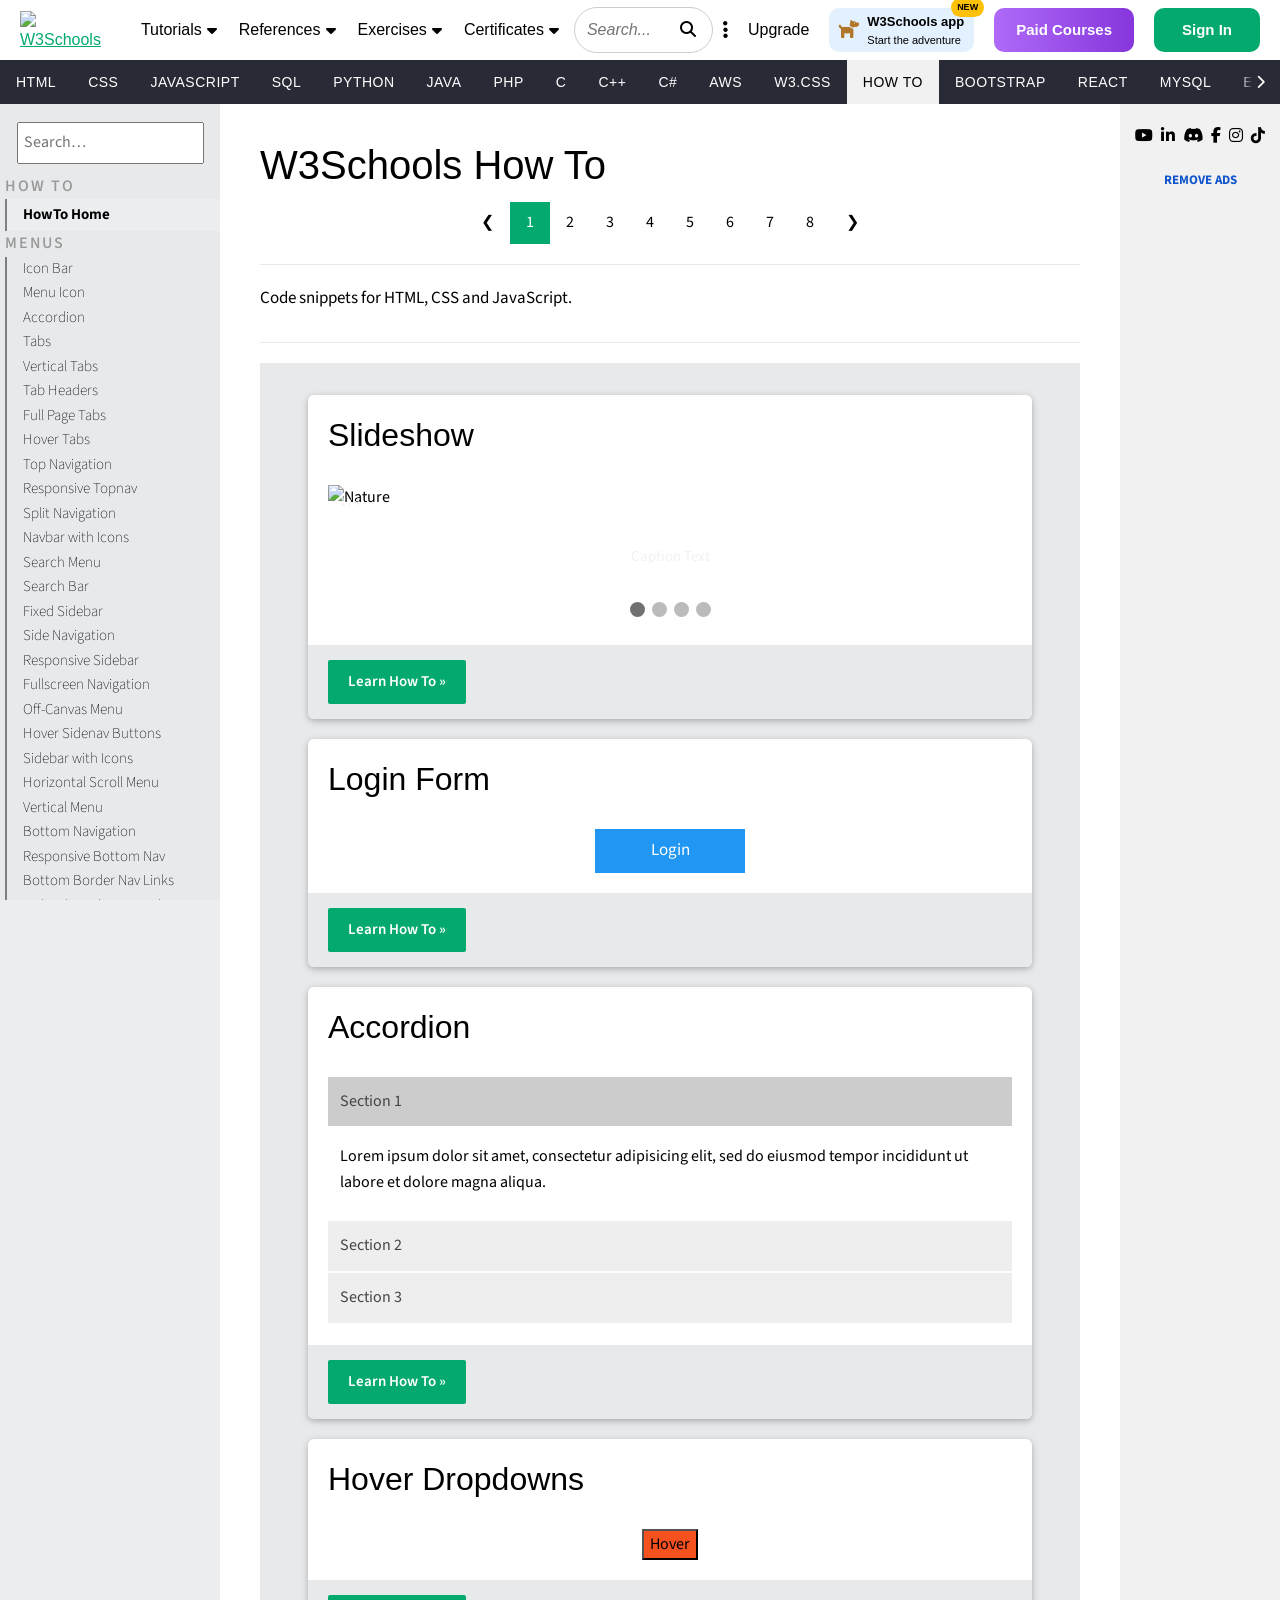
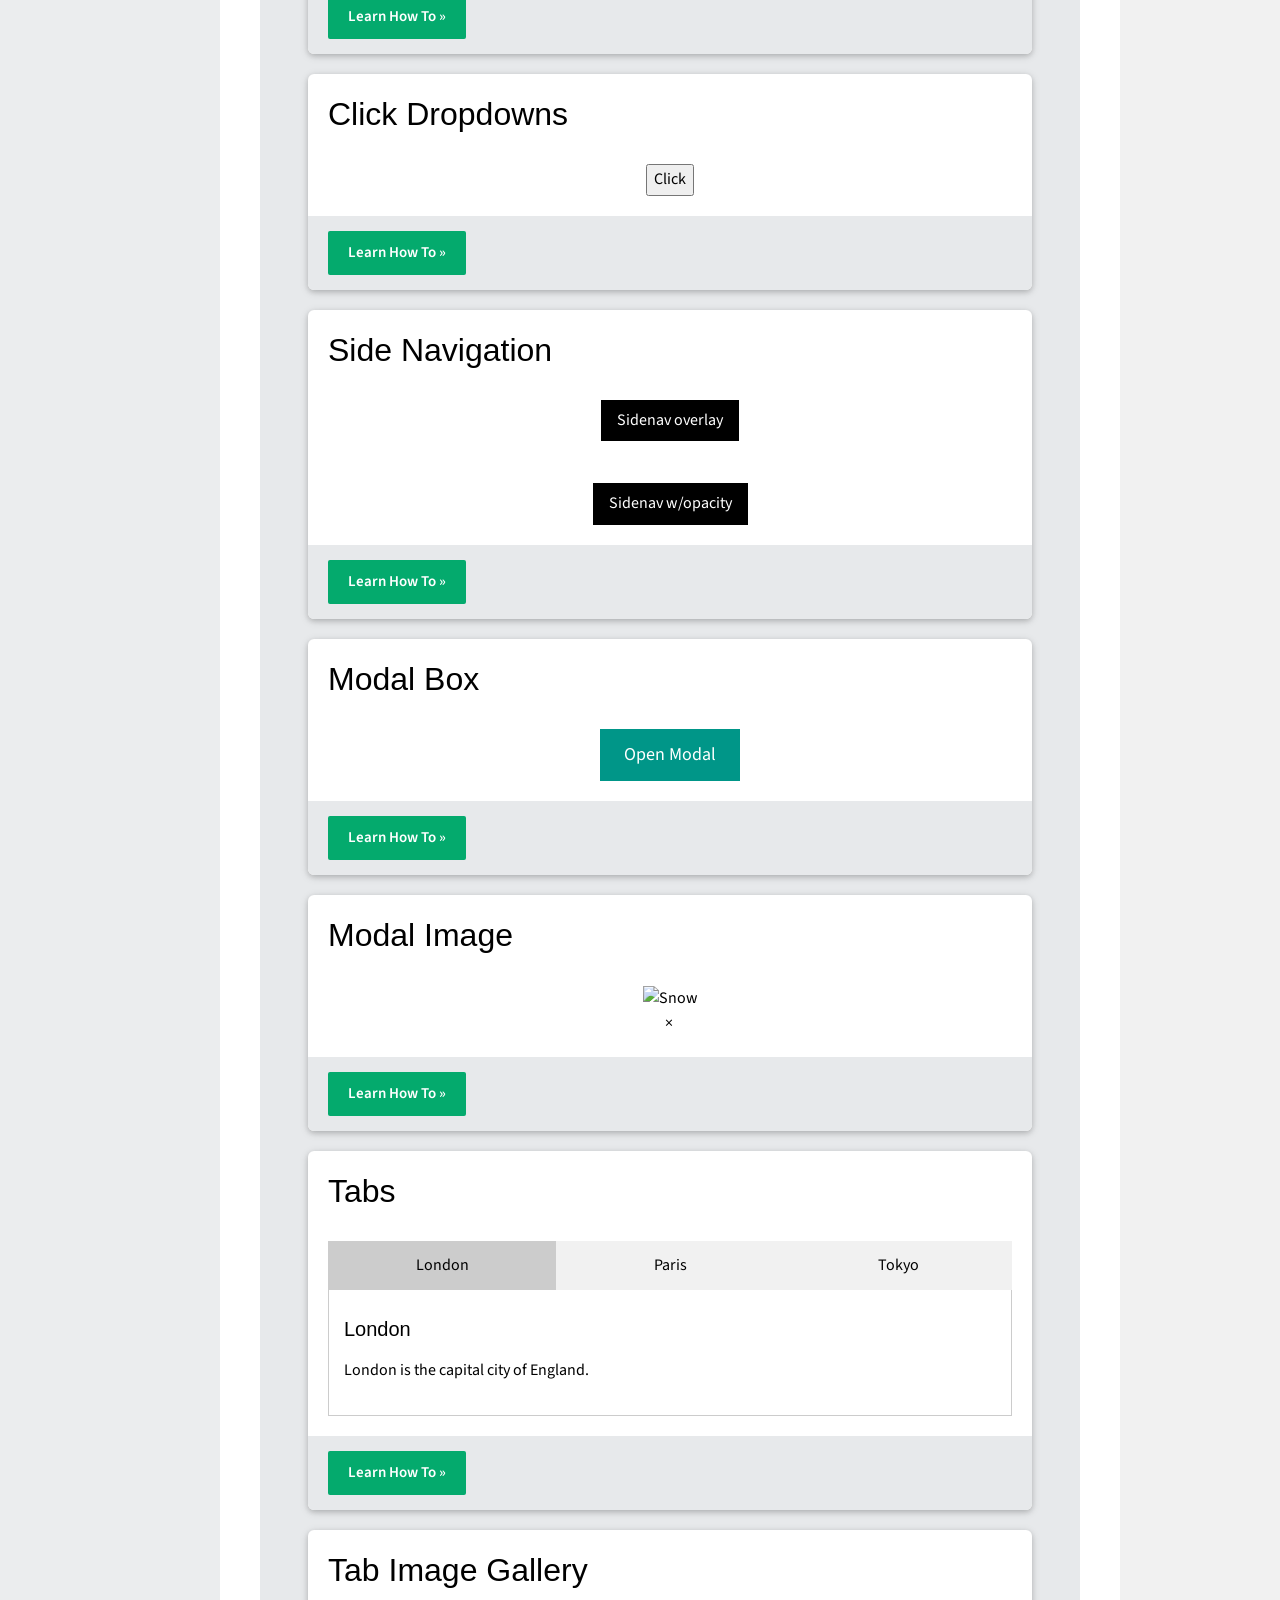
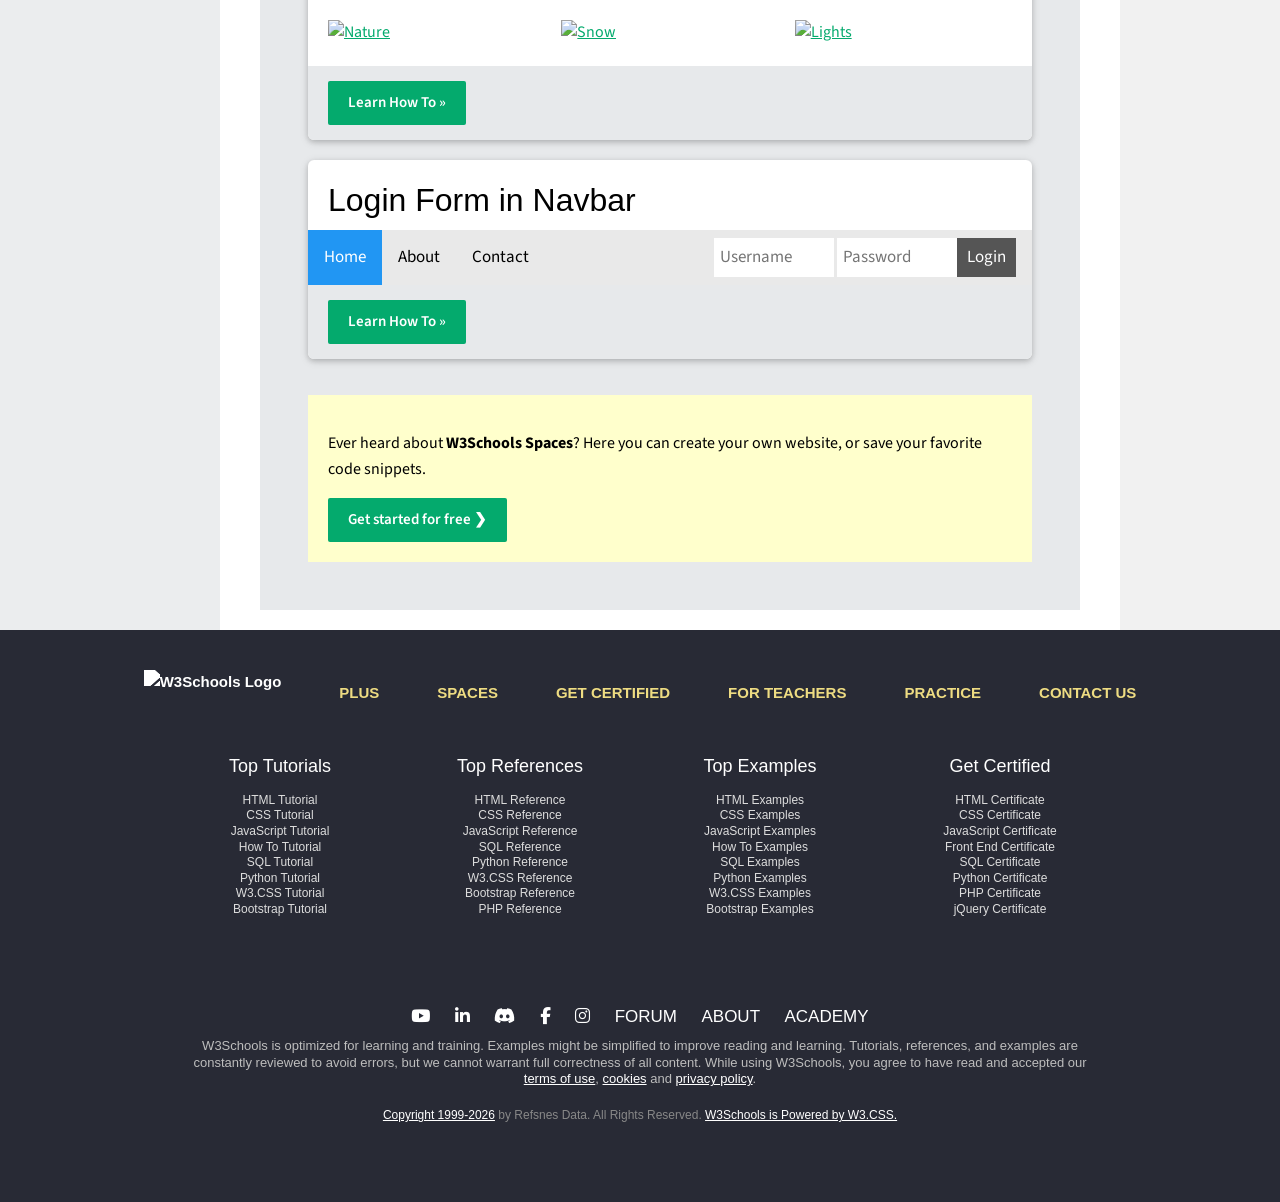
==== index.html @ 47259614 "Perbaikan struktur project dan penambahan main content" ====
<!DOCTYPE html>
<html lang="id">

<head>
  <meta charset="UTF-8">
  <meta name="viewport" content="width=device-width, initial-scale=1">
  <title>How To - HowToLab</title>
  <link href="https://fonts.googleapis.com/css2?family=Source+Sans+Pro:wght@400;600;700&display=swap" rel="stylesheet">
  <link rel="stylesheet" href="https://www.w3schools.com/w3css/4/w3.css">
  <link rel="stylesheet" href="style.css">
  <link rel="stylesheet" href="https://cdnjs.cloudflare.com/ajax/libs/font-awesome/6.4.0/css/all.min.css">
  <link rel="shortcut icon" href="images/W3Schools_logo.webp" type="image/x-icon">
</head>

<body>
  <header class="topbar">
    <div class="brand-row">
      <div class="left-section">
        <a href="index.html" class="w3-logo" aria-label="W3Schools">
          <img src="https://upload.wikimedia.org/wikipedia/commons/a/a0/W3Schools_logo.svg" alt="W3Schools" height="38">
        </a>
        <nav class="main-nav-links">
          <a href="#">Tutorials <i class="fa-solid fa-caret-down"></i></a>
          <a href="#">References <i class="fa-solid fa-caret-down"></i></a>
          <a href="#">Exercises <i class="fa-solid fa-caret-down"></i></a>
          <a href="#">Certificates <i class="fa-solid fa-caret-down"></i></a>
        </nav>
      </div>
      <div class="search-container">
        <input type="text" placeholder="Search..." aria-label="Search tutorials">
        <button type="button" aria-label="Search"><i class="fa-solid fa-magnifying-glass"></i></button>
      </div>
      <div class="right-actions">
        <button class="theme-btn" aria-label="Menu"><i class="fa-solid fa-ellipsis-vertical"></i></button>
        <a href="#" class="upgrade-link">Upgrade</a>
        <a href="#" class="app-btn">
          <i class="fa-solid fa-dog" style="color:#b2762a; font-size:18px;"></i>
          <div>
            <span class="app-title">W3Schools app</span><br>
            <span class="app-desc">Start the adventure</span>
          </div>
          <span class="new-badge">NEW</span>
        </a>
        <a href="#" class="paid-courses-btn">Paid Courses</a>
        <a href="#" class="sign-in-btn">Sign In</a>
      </div>
    </div>
    <div class="nav-row-background">
      <nav class="nav-row" id="links" aria-label="Kategori">
        <i class="fa-solid fa-chevron-left scroll-arrow prev" style="display: none;"></i>
        <a href="#">HTML</a>
        <a href="#">CSS</a>
        <a href="#">JAVASCRIPT</a>
        <a href="#">SQL</a>
        <a href="#">PYTHON</a>
        <a href="#">JAVA</a>
        <a href="#">PHP</a>
        <a href="#">C</a>
        <a href="#">C++</a>
        <a href="#">C#</a>
        <a href="#">AWS</a>
        <a href="#">W3.CSS</a>
        <a class="active" href="index.html">HOW TO</a>
        <a href="#">BOOTSTRAP</a>
        <a href="#">REACT</a>
        <a href="#">MYSQL</a>
        <a href="#">EXCEL</a>
        <a href="#">XML</a>
        <a href="#">DJANGO</a>
        <a href="#">NUMPY</a>
        <a href="#">PANDAS</a>
        <a href="#">NODEJS</a>
        <a href="#">DSA</a>
        <a href="#">TYPESCRIPT</a>
        <a href="#">ANGULAR</a>
        <a href="#">ANGULARJS</a>
        <a href="#">GIT</a>
        <a href="#">POSTGRESQL</a>
        <a href="#">MONGODB</a>
        <a href="#">ASP</a>
        <a href="#">AI</a>
        <a href="#">GO</a>
        <a href="#">KOTLIN</a>
        <a href="#">SWIFT</a>
        <a href="#">SASS</a>
        <a href="#">VUE</a>
        <a href="#">GEN AI</a>
        <a href="#">SCIPY</a>
        <a href="#">CYBERSECURITY</a>
        <a href="#">DATA SCIENCE</a>
        <a href="#">INTRO TO PROGRAMMING</a>
        <a href="#">INTRO TO HTML</a>
        <a href="#">INTRO TO HTML & CSS</a>
        <a href="#">BASH</a>
        <a href="#">RUST</a>
        <a href="#">TOOLS</a>
        <i class="fa-solid fa-chevron-right scroll-arrow next"></i>
      </nav>
    </div>
  </header>

  <div class="layout">
    <aside class="sidebar" id="sidebar" aria-label="Daftar tutorial">
      <input id="sideSearch" class="side-search" type="search" placeholder="Search…" aria-label="Cari di sidebar">
      <div class="side-label">HOW TO</div>
      <a class="side-home-active" href="index.html">HowTo Home</a>
      <section class="side-sec">
        <div class="side-label">MENUS</div>
        <div class="side-links">
          <a href="#">Icon Bar</a>
          <a href="#">Menu Icon</a>
          <a href="#">Accordion</a>
          <a href="#">Tabs</a>
          <a href="#">Vertical Tabs</a>
          <a href="#">Tab Headers</a>
          <a href="#">Full Page Tabs</a>
          <a href="#">Hover Tabs</a>
          <a href="#">Top Navigation</a>
          <a href="#">Responsive Topnav</a>
          <a href="#">Split Navigation</a>
          <a href="#">Navbar with Icons</a>
          <a href="#">Search Menu</a>
          <a href="#">Search Bar</a>
          <a href="#">Fixed Sidebar</a>
          <a href="#">Side Navigation</a>
          <a href="#">Responsive Sidebar</a>
          <a href="#">Fullscreen Navigation</a>
          <a href="#">Off-Canvas Menu</a>
          <a href="#">Hover Sidenav Buttons</a>
          <a href="#">Sidebar with Icons</a>
          <a href="#">Horizontal Scroll Menu</a>
          <a href="#">Vertical Menu</a>
          <a href="#">Bottom Navigation</a>
          <a href="#">Responsive Bottom Nav</a>
          <a href="#">Bottom Border Nav Links</a>
          <a href="#">Right Aligned Menu Links</a>
          <a href="#">Centered Menu Link</a>
          <a href="#">Equal Width Menu Links</a>
          <a href="#">Fixed Menu</a>
          <a href="#">Slide Down Bar on Scroll</a>
          <a href="#">Hide Navbar on Scroll</a>
          <a href="#">Shrink Navbar on Scroll</a>
          <a href="#">Sticky Navbar</a>
          <a href="#">Navbar on Image</a>
          <a href="#">Hover Dropdowns</a>
          <a href="#">Click Dropdowns</a>
          <a href="#">Cascading Dropdown</a>
          <a href="#">Dropdown in Topnav</a>
          <a href="#">Dropdown in Sidenav</a>
          <a href="#">Resp Navbar Dropdown</a>
          <a href="#">Subnavigation Menu</a>
          <a href="#">Dropup</a>
          <a href="#">Mega Menu</a>
          <a href="#">Mobile Menu</a>
          <a href="#">Curtain Menu</a>
          <a href="#">Collapsed Sidebar</a>
          <a href="#">Collapsed Sidepanel</a>
          <a href="#">Pagination</a>
          <a href="#">Breadcrumbs</a>
          <a href="#">Button Group</a>
          <a href="#">Vertical Button Group</a>
          <a href="#">Sticky Social Bar</a>
          <a href="#">Pill Navigation</a>
          <a href="#">Responsive Header</a>
        </div>
      </section>
      <section class="side-sec">
        <div class="side-label">IMAGES</div>
        <div class="side-links">
          <a href="#">Slideshow</a>
          <a href="#">Slideshow Gallery</a>
          <a href="#">Modal Images</a>
          <a href="#">Lightbox</a>
          <a href="#">Responsive Image Grid</a>
          <a href="#">Image Grid</a>
          <a href="#">Image Gallery</a>
          <a href="#">Scrollable Image Gallery</a>
          <a href="#">Tab Gallery</a>
          <a href="#">Image Overlay Fade</a>
          <a href="#">Image Overlay Slide</a>
          <a href="#">Image Overlay Zoom</a>
          <a href="#">Image Overlay Title</a>
          <a href="#">Image Overlay Icon</a>
          <a href="#">Image Effects</a>
          <a href="#">Black and White Image</a>
          <a href="#">Image Text</a>
          <a href="#">Image Text Blocks</a>
          <a href="#">Transparent Image Text</a>
          <a href="#">Full Page Image</a>
          <a href="#">Form on Image</a>
          <a href="#">Hero Image</a>
          <a href="#">Blur Background Image</a>
          <a href="#">Change Bg on Scroll</a>
          <a href="#">Side-by-Side Images</a>
          <a href="#">Rounded Images</a>
          <a href="#">Avatar Images</a>
          <a href="#">Responsive Images</a>
          <a href="#">Center Images</a>
          <a href="#">Thumbnails</a>
          <a href="#">Border Around Image</a>
          <a href="#">Meet the Team</a>
          <a href="#">Sticky Image</a>
          <a href="#">Flip an Image</a>
          <a href="#">Shake an Image</a>
          <a href="#">Portfolio Gallery</a>
          <a href="#">Portfolio with Filtering</a>
          <a href="#">Image Zoom</a>
          <a href="#">Image Magnifier Glass</a>
          <a href="#">Image Comparison Slider</a>
          <a href="#">Favicon</a>
        </div>
      </section>
      <section class="side-sec">
        <div class="side-label">BUTTONS</div>
        <div class="side-links">
          <a href="#">Alert Buttons</a>
          <a href="#">Outline Buttons</a>
          <a href="#">Split Buttons</a>
          <a href="#">Animated Buttons</a>
          <a href="#">Fading Buttons</a>
          <a href="#">Button on Image</a>
          <a href="#">Social Media Buttons</a>
          <a href="#">Read More Read Less</a>
          <a href="#">Loading Buttons</a>
          <a href="#">Download Buttons</a>
          <a href="#">Pill Buttons</a>
          <a href="#">Notification Button</a>
          <a href="#">Icon Buttons</a>
          <a href="#">Next/prev Buttons</a>
          <a href="#">More Button in Nav</a>
          <a href="#">Block Buttons</a>
          <a href="#">Text Buttons</a>
          <a href="#">Round Buttons</a>
          <a href="#">Scroll To Top Button</a>
        </div>
      </section>
    </aside>

    <main>
      <div class="main-content">
        <h1>W3Schools How To</h1>
        <div class="pagination">
          <a href="#">❮</a>
          <a href="#" class="active">1</a>
          <a href="#">2</a>
          <a href="#">3</a>
          <a href="#">4</a>
          <a href="#">5</a>
          <a href="#">6</a>
          <a href="#">7</a>
          <a href="#">8</a>
          <a href="#">❯</a>
        </div>
        <hr class="top-hr">
        <p class="howto-subtitle">Code snippets for HTML, CSS and JavaScript.</p>
        <hr class="top-hr">
        <div class="howto-grid">

          <div class="w3-card-4">
            <h2 class="card-title">Slideshow</h2>
            <div class="card-content">
              <div style="position:relative; width: 100%; max-width: 1000px; margin: auto;">
                <div class="mySlides slfade" style="display: block;">
                  <div class="numbertext">1 / 4</div>
                  <img src="https://www.w3schools.com/howto/img_nature_wide.jpg" style="width:100%;min-height:100px;"
                    alt="Nature">
                  <div class="sltext">Caption Text</div>
                </div>
                <div class="mySlides slfade" style="display: none;">
                  <div class="numbertext">2 / 4</div>
                  <img src="https://www.w3schools.com/howto/img_snow_wide.jpg" style="width:100%;min-height:100px;"
                    alt="Snow">
                  <div class="sltext">Caption Two</div>
                </div>
                <div class="mySlides slfade" style="display: none;">
                  <div class="numbertext">3 / 4</div>
                  <img src="https://www.w3schools.com/howto/img_mountains_wide.jpg" style="width:100%;min-height:100px;"
                    alt="Mountains">
                  <div class="sltext">Caption Three</div>
                </div>
                <div class="mySlides slfade" style="display: none;">
                  <div class="numbertext">4 / 4</div>
                  <img src="https://www.w3schools.com/howto/img_lights_wide.jpg" style="width:100%;min-height:100px;"
                    alt="Lights">
                  <div class="sltext">Caption Four</div>
                </div>
                <a class="slprev" onclick="plusSlides(-1)">❮</a>
                <a class="slnext" onclick="plusSlides(1)">❯</a>
              </div>
              <div style="text-align:center; margin-top: 15px;">
                <a href="javascript:void(0)" class="sldot slideractive" onclick="currentSlide(1)"></a>
                <a href="javascript:void(0)" class="sldot" onclick="currentSlide(2)"></a>
                <a href="javascript:void(0)" class="sldot" onclick="currentSlide(3)"></a>
                <a href="javascript:void(0)" class="sldot" onclick="currentSlide(4)"></a>
              </div>
            </div>
            <div class="howto-container-footer">
              <a href="#" class="ws-btn btn-learn">Learn How To »</a>
            </div>
          </div>

          <div class="w3-card-4">
            <h2 class="card-title">Login Form</h2>
            <div class="card-content">
              <button
                onclick="document.getElementById('loginModal').style.display='block';document.getElementById('thishtpw').type = 'password'"
                class="w3-button w3-blue" style="font-size:17px;width:150px">Login</button>
              <div id="loginModal" class="w3-modal" style="cursor:pointer;">
                <div class="w3-modal-content w3-card-4 w3-animate-zoom"
                  style="max-width:600px;cursor:auto;text-align:left;">
                  <div class="w3-center"><br>
                    <span onclick="document.getElementById('loginModal').style.display='none'"
                      class="w3-button w3-hover-text-grey w3-container w3-display-topright w3-xxlarge">×</span>
                    <img src="https://www.w3schools.com/howto/img_avatar2.png" alt="Avatar" style="width:40%"
                      class="w3-circle w3-margin-top">
                  </div>
                  <div class="w3-container">
                    <div class="w3-section">
                      <label><b>Username</b></label>
                      <input class="w3-input w3-border w3-margin-bottom" type="text" placeholder="Enter Username">
                      <label><b>Password</b></label>
                      <input class="w3-input w3-border" type="password" id="thishtpw" placeholder="Enter Password">
                      <button class="w3-button w3-block w3-green w3-section w3-padding"
                        onclick="document.getElementById('loginModal').style.display='none'">Login</button>
                      <input type="checkbox" checked="checked"> Remember me
                    </div>
                  </div>
                  <div class="w3-container w3-border-top w3-padding-16 w3-light-grey">
                    <button onclick="document.getElementById('loginModal').style.display='none'" type="button"
                      class="w3-btn w3-red">Cancel</button>
                    <span class="w3-right w3-padding w3-hide-small">Forgot <a href="javascript:void(0)"
                        onclick="document.getElementById('loginModal').style.display='none'">password?</a></span>
                  </div>
                </div>
              </div>
            </div>
            <div class="howto-container-footer">
              <a href="#" class="ws-btn btn-learn">Learn How To »</a>
            </div>
          </div>

          <div class="w3-card-4">
            <h2 class="card-title">Accordion</h2>
            <div class="card-content" style="display: block;">
              <button class="accordion activeacc" id="myfirstAcc">Section 1</button>
              <div class="panel showpanel" style="color:#000;">
                <p>Lorem ipsum dolor sit amet, consectetur adipisicing elit, sed do eiusmod tempor incididunt ut labore
                  et dolore magna aliqua.</p>
              </div>
              <button class="accordion">Section 2</button>
              <div class="panel" style="color:#000;">
                <p>Ut enim ad minim veniam, quis nostrud exercitation ullamco laboris nisi ut aliquip ex ea commodo
                  consequat.</p>
              </div>
              <button class="accordion">Section 3</button>
              <div class="panel" style="color:#000;">
                <p>Duis aute irure dolor in reprehenderit in voluptate velit esse cillum dolore eu fugiat nulla
                  pariatur.</p>
              </div>
            </div>
            <div class="howto-container-footer">
              <a href="#" class="ws-btn btn-learn">Learn How To »</a>
            </div>
          </div>

          <div class="w3-card-4">
            <h2 class="card-title">Hover Dropdowns</h2>
            <div class="card-content">
              <div class="dropdown dropdown2">
                <button class="dropbtn" style="background-color:#f4511e;">Hover</button>
                <div class="dropdown-content">
                  <a href="javascript:void(0)">Link 1</a>
                  <a href="javascript:void(0)">Link 2</a>
                  <a href="javascript:void(0)">Link 3</a>
                </div>
              </div>
            </div>
            <div class="howto-container-footer">
              <a href="#" class="ws-btn btn-learn">Learn How To »</a>
            </div>
          </div>

          <div class="w3-card-4">
            <h2 class="card-title">Click Dropdowns</h2>
            <div class="card-content">
              <div class="dropdown">
                <button onclick="myFunction()" class="dropbtn" style="cursor:pointer">Click</button>
                <div id="myDropdown" class="dropdown-content">
                  <a href="javascript:void(0)">Link 1</a>
                  <a href="javascript:void(0)">Link 2</a>
                  <a href="javascript:void(0)">Link 3</a>
                </div>
              </div>
            </div>
            <div class="howto-container-footer">
              <a href="#" class="ws-btn btn-learn">Learn How To »</a>
            </div>
          </div>

          <div class="w3-card-4">
            <h2 class="card-title">Side Navigation</h2>
            <div class="card-content">
              <div id="myCanvasNav" class="overlay3" onclick="closeOffcanvas()"></div>
              <div id="myOffcanvas" class="offcanvas">
                <a href="javascript:void(0)" class="closeOffcanvas" onclick="closeOffcanvas()">×</a>
                <a href="javascript:void(0)">About</a>
                <a href="javascript:void(0)">Services</a>
                <a href="javascript:void(0)">Clients</a>
                <a href="javascript:void(0)">Contact</a>
              </div>
              <button class="w3-button w3-black w3-padding w3-margin-bottom" onclick="openOffcanvas1()">Sidenav
                overlay</button><br>
              <button class="w3-button w3-black w3-padding" onclick="openNav3();openOffcanvas();">Sidenav
                w/opacity</button>
            </div>
            <div class="howto-container-footer">
              <a href="#" class="ws-btn btn-learn">Learn How To »</a>
            </div>
          </div>

          <div class="w3-card-4">
            <h2 class="card-title">Modal Box</h2>
            <div class="card-content">
              <button onclick="document.getElementById('id01').style.display='block'"
                class="w3-button w3-teal w3-large w3-padding-large">Open Modal</button>
              <div id="id01" class="w3-modal">
                <div class="w3-modal-content w3-animate-top w3-card-4" style="text-align: left;">
                  <header class="w3-container w3-teal w3-display-container">
                    <span onclick="document.getElementById('id01').style.display='none'"
                      class="w3-button w3-display-topright" style="font-size:33px !important">×</span>
                    <h2>Modal Header</h2>
                  </header>
                  <div class="w3-container">
                    <p>Hello World!</p>
                    <p>Modals are awesome!</p>
                  </div>
                  <footer class="w3-container w3-teal">
                    <p>Modal Footer</p>
                  </footer>
                </div>
              </div>
            </div>
            <div class="howto-container-footer">
              <a href="#" class="ws-btn btn-learn">Learn How To »</a>
            </div>
          </div>

          <div class="w3-card-4">
            <h2 class="card-title">Modal Image</h2>
            <div class="card-content">
              <div class="imgmod">
                <img id="eh" src="https://www.w3schools.com/howto/img_snow.jpg" alt="Snow" width="300" height="200"
                  style="cursor: pointer;">
              </div>
              <div id="myModal2" class="modal2">
                <span class="closeimg" onclick="document.getElementById('myModal2').style.display='none'">×</span>
                <img class="modal-content2" id="img02">
                <div id="caption"></div>
              </div>
            </div>
            <div class="howto-container-footer">
              <a href="#" class="ws-btn btn-learn">Learn How To »</a>
            </div>
          </div>

          <div class="w3-card-4">
            <h2 class="card-title">Tabs</h2>
            <div class="card-content" style="display: block;">
              <ul class="tab">
                <li><a href="javascript:void(0)" class="tablinks tabactive"
                    onclick="openCity('London', event)">London</a></li>
                <li><a href="javascript:void(0)" class="tablinks" onclick="openCity('Paris', event)">Paris</a></li>
                <li><a href="javascript:void(0)" class="tablinks tokyotab" onclick="openCity('Tokyo', event)">Tokyo</a>
                </li>
              </ul>
              <div style="border:1px solid #ccc; border-top:none; text-align: left;">
                <div id="London" class="tabcontent" style="display: block;">
                  <h3>London</h3>
                  <p>London is the capital city of England.</p>
                </div>
                <div id="Paris" class="tabcontent" style="display: none;">
                  <h3>Paris</h3>
                  <p>Paris is the capital of France.</p>
                </div>
                <div id="Tokyo" class="tabcontent tokyotab" style="display: none;">
                  <h3>Tokyo</h3>
                  <p>Tokyo is the capital of Japan.</p>
                </div>
              </div>
            </div>
            <div class="howto-container-footer">
              <a href="#" class="ws-btn btn-learn">Learn How To »</a>
            </div>
          </div>

          <div class="w3-card-4">
            <h2 class="card-title">Tab Image Gallery</h2>
            <div class="card-content" style="display: block;">
              <div class="w3-row-padding" style="margin:0 -16px">
                <div class="w3-col s4 w3-container">
                  <a href="javascript:void(0)" class="w3-hover-opacity" onclick="openImg('Nature');">
                    <img src="https://www.w3schools.com/howto/img_nature.jpg" alt="Nature" style="width:100%">
                  </a>
                </div>
                <div class="w3-col s4 w3-container">
                  <a href="javascript:void(0)" class="w3-hover-opacity" onclick="openImg('Snow');">
                    <img src="https://www.w3schools.com/howto/img_snow.jpg" alt="Snow" style="width:100%">
                  </a>
                </div>
                <div class="w3-col s4 w3-container">
                  <a href="javascript:void(0)" class="w3-hover-opacity" onclick="openImg('Lights');">
                    <img src="https://www.w3schools.com/howto/img_lights.jpg" alt="Lights" style="width:100%">
                  </a>
                </div>
              </div>
              <div id="Nature" class="picture w3-display-container w3-margin-top" style="display:none">
                <img src="https://www.w3schools.com/howto/img_nature_wide.jpg" alt="Nature" style="width:100%">
                <span onclick="this.parentElement.style.display='none'"
                  class="w3-display-topright w3-button w3-transparent w3-text-white w3-xlarge">×</span>
                <div class="w3-display-bottomleft w3-container w3-padding w3-text-white w3-large">Nature</div>
              </div>
              <div id="Snow" class="picture w3-display-container w3-margin-top" style="display:none">
                <img src="https://www.w3schools.com/howto/img_snow_wide.jpg" alt="Snow" style="width:100%">
                <span onclick="this.parentElement.style.display='none'"
                  class="w3-display-topright w3-button w3-transparent w3-text-white w3-xlarge">×</span>
                <div class="w3-display-bottomleft w3-container w3-padding w3-text-white w3-large">Snow</div>
              </div>
              <div id="Lights" class="picture w3-display-container w3-margin-top" style="display:none">
                <img src="https://www.w3schools.com/howto/img_lights_wide.jpg" alt="Lights" style="width:100%">
                <span onclick="this.parentElement.style.display='none'"
                  class="w3-display-topright w3-button w3-transparent w3-text-white w3-xlarge">×</span>
                <div class="w3-display-bottomleft w3-container w3-padding w3-text-white w3-large">Northern Lights</div>
              </div>
            </div>
            <div class="howto-container-footer">
              <a href="#" class="ws-btn btn-learn">Learn How To »</a>
            </div>
          </div>

          <div class="w3-card-4">
            <h2 class="card-title">Login Form in Navbar</h2>
            <div class="card-content" style="display: block; padding: 0;">
              <div class="topnav3">
                <a class="active" href="javascript:void(0)">Home</a>
                <a href="javascript:void(0)">About</a>
                <a href="javascript:void(0)">Contact</a>
                <div class="login-container">
                  <input type="text" placeholder="Username" name="username">
                  <input type="text" placeholder="Password" name="psw">
                  <button type="button">Login</button>
                </div>
              </div>
            </div>
            <div class="howto-container-footer">
              <a href="#" class="ws-btn btn-learn">Learn How To »</a>
            </div>
          </div>

          <div class="w3-panel ws-note" style="background-color: #ffffcc; padding: 20px; text-align: left;">
            <p>Ever heard about <strong>W3Schools Spaces</strong>? Here you can create your own website, or save your
              favorite code snippets.</p>
            <a class="ws-btn btn-learn" href="https://www.w3spaces.com" target="_blank"
              style="text-decoration: none;">Get started for free ❯</a>
          </div>

        </div>
      </div>

      <div class="right-ads-bar">
        <div class="social-icons">
          <a href="#" aria-label="YouTube"><i class="fab fa-youtube"></i></a>
          <a href="#" aria-label="LinkedIn"><i class="fab fa-linkedin-in"></i></a>
          <a href="#" aria-label="Discord"><i class="fab fa-discord"></i></a>
          <a href="#" aria-label="Facebook"><i class="fab fa-facebook-f"></i></a>
          <a href="#" aria-label="Instagram"><i class="fab fa-instagram"></i></a>
          <a href="#" aria-label="TikTok"><i class="fab fa-tiktok"></i></a>
        </div>
        <a href="#" class="remove-ads">REMOVE ADS</a>
      </div>
    </main>
  </div>

  <footer class="main-footer-background">
    <div class="main-footer">
      <div class="footer-top-nav">
        <a href="#" class="logo img">
          <img src="https://upload.wikimedia.org/wikipedia/commons/a/a0/W3Schools_logo.svg" alt="W3Schools Logo">
        </a>
        <a href="#">PLUS</a>
        <a href="#">SPACES</a>
        <a href="#">GET CERTIFIED</a>
        <a href="#">FOR TEACHERS</a>
        <a href="#">PRACTICE</a>
        <a href="#">CONTACT US</a>
      </div>
      <div class="footer-container">
        <div class="footer-column">
          <h3>Top Tutorials</h3>
          <a href="#">HTML Tutorial</a>
          <a href="#">CSS Tutorial</a>
          <a href="#">JavaScript Tutorial</a>
          <a href="#">How To Tutorial</a>
          <a href="#">SQL Tutorial</a>
          <a href="#">Python Tutorial</a>
          <a href="#">W3.CSS Tutorial</a>
          <a href="#">Bootstrap Tutorial</a>
        </div>
        <div class="footer-column">
          <h3>Top References</h3>
          <a href="#">HTML Reference</a>
          <a href="#">CSS Reference</a>
          <a href="#">JavaScript Reference</a>
          <a href="#">SQL Reference</a>
          <a href="#">Python Reference</a>
          <a href="#">W3.CSS Reference</a>
          <a href="#">Bootstrap Reference</a>
          <a href="#">PHP Reference</a>
        </div>
        <div class="footer-column">
          <h3>Top Examples</h3>
          <a href="#">HTML Examples</a>
          <a href="#">CSS Examples</a>
          <a href="#">JavaScript Examples</a>
          <a href="#">How To Examples</a>
          <a href="#">SQL Examples</a>
          <a href="#">Python Examples</a>
          <a href="#">W3.CSS Examples</a>
          <a href="#">Bootstrap Examples</a>
        </div>
        <div class="footer-column">
          <h3>Get Certified</h3>
          <a href="#">HTML Certificate</a>
          <a href="#">CSS Certificate</a>
          <a href="#">JavaScript Certificate</a>
          <a href="#">Front End Certificate</a>
          <a href="#">SQL Certificate</a>
          <a href="#">Python Certificate</a>
          <a href="#">PHP Certificate</a>
          <a href="#">jQuery Certificate</a>
        </div>
      </div>
      <div class="footer-bottom">
        <div class="footer-links">
          <a href="#" aria-label="YouTube"><i class="fab fa-youtube"></i></a>
          <a href="#" aria-label="LinkedIn"><i class="fab fa-linkedin-in"></i></a>
          <a href="#" aria-label="Discord"><i class="fab fa-discord"></i></a>
          <a href="#" aria-label="Facebook"><i class="fab fa-facebook-f"></i></a>
          <a href="#" aria-label="Instagram"><i class="fab fa-instagram"></i></a>
          <a href="#">FORUM</a>
          <a href="#">ABOUT</a>
          <a href="#">ACADEMY</a>
        </div>
        <p>
          W3Schools is optimized for learning and training. Examples might be simplified to improve reading and
          learning.
          Tutorials, references, and examples are constantly reviewed to avoid errors, but we cannot warrant full
          correctness of
          all content. While using W3Schools, you agree to have read and accepted our <a href="#">terms of use</a>, <a
            href="#">cookies</a> and <a href="#">privacy policy</a>.
        </p>
        <p class="copyright">
          <a href="#">Copyright 1999-2026</a> by Refsnes Data. All Rights Reserved. <a href="#">W3Schools is Powered by
            W3.CSS.</a>
        </p>
      </div>
    </div>
  </footer>
  <script src="script.js"></script>
</body>

</html>
---- style.css ----
:root {
  --max-width: 1750px;
  --green: #04aa6d;
  --dark: #282a35;
  --gray: #e7e9eb;
  --background-color: #ebedee;
  --border: #ccc;
  --bar-h: 44px;
  --side-w: 220px;
  --font: "Source Sans Pro", Verdana, sans-serif;
  --head: "Segoe UI", Arial, sans-serif;
  --mono: Consolas, "Courier New", monospace;
}
* {
  box-sizing: border-box;
}
[hidden] {
  display: none !important;
}
body {
  margin: 0;
  font: 16px/1.6 var(--font);
  color: #000;
  background: var(--background-color);
  display: flex;
  flex-direction: column;
  align-items: center;
}
a {
  color: var(--green);
}
h1,
h2,
h3 {
  font-family: var(--head);
  line-height: 1.25;
}
h1 {
  font-size: 40px;
  margin: 16px 0 12px;
}
h2 {
  font-size: 28px;
  margin: 20px 0 10px;
}
h3 {
  font-size: 20px;
  margin: 12px 0 8px;
}
h2 a {
  color: #000;
  text-decoration: none;
}
hr {
  border: 0;
  border-top: 1px solid var(--border);
  margin: 20px 0;
}
.hl {
  color: var(--green);
}
.brand-row,
.nav-row,
.layout,
.main-footer {
  width: 100%;
  max-width: var(--max-width);
}
.topbar {
  width: 100%;
  position: sticky;
  top: 0;
  z-index: 50;
  font-family: "Segoe UI", Arial, sans-serif;
  background-color: #fff;
  display: flex;
  flex-direction: column;
  align-items: center;
}
.brand-row {
  display: flex;
  align-items: center;
  justify-content: space-between;
  height: 60px;
  padding: 0 20px;
  background: #fff;
}

.left-section,
.right-actions {
  display: flex;
  align-items: center;
  gap: 20px;
}
.w3-logo img {
  display: block;
  margin-right: 15px;
}
.main-nav-links {
  display: flex;
  gap: 12px;
}
.main-nav-links a {
  text-decoration: none;
  color: #000;
  font-size: 16px;
  font-weight: 500;
  display: inline-flex;
  padding: 20px 5px;
  align-items: center;
  gap: 5px;
}
.main-nav-links a:hover {
  color: #ffffff;
  background-color: var(--green);
}
.search-container {
  display: inline-flex;
  align-items: center;
  background: #fff;
  border: 1px solid #ccc;
  border-radius: 30px;
  padding: 8px 10px;
  margin: 0 10px;
  width: 380px;
  max-width: 380%;
}
.search-container input {
  border: none;
  outline: none;
  width: 100%;
  font-size: 16px;
  font-style: italic;
}
.search-container button {
  background: none;
  border: none;
  cursor: pointer;
  font-size: 16px;
  color: #000;
}
.theme-btn {
  background: none;
  border: none;
  font-size: 20px;
  cursor: pointer;
  padding: 0;
}
.upgrade-link {
  text-decoration: none;
  color: #000;
  font-size: 16px;
}
.upgrade-link:hover {
  text-decoration: underline;
}
.app-btn {
  position: relative;
  display: flex;
  align-items: center;
  background-color: #e3f0fd;
  color: #000;
  text-decoration: none;
  padding: 4px 10px;
  border-radius: 10px;
  gap: 8px;
  white-space: nowrap;
}
.app-btn div {
  line-height: 1.1;
}
.app-btn .app-title {
  font-size: 13px;
  font-weight: 700;
}
.app-btn .app-desc {
  font-size: 11px;
}
.app-btn:hover {
  outline-color: #04aa6d;
  background: #bbc6cf;
}
.new-badge {
  position: absolute;
  top: -10px;
  right: -10px;
  background: #ffc107;
  color: #000;
  font-size: 9px;
  font-weight: bold;
  padding: 2px 6px;
  border-radius: 10px;
}
.paid-courses-btn {
  background: linear-gradient(90deg, #af6af8, #8636db);
  color: #fff;
  text-decoration: none;
  padding: 10px 22px;
  border-radius: 10px;
  font-size: 15px;
  font-weight: bold;
  white-space: nowrap;
}
.paid-courses-btn:hover {
  background: #8636db;
}
.sign-in-btn {
  background: var(--green);
  color: #fff;
  text-decoration: none;
  padding: 10px 28px;
  border-radius: 10px;
  font-size: 15px;
  font-weight: bold;
  white-space: nowrap;
}
.sign-in-btn:hover {
  background: #038c5a;
}
.nav-row-background {
  width: 100%;
  background: var(--dark);
  display: flex;
  flex-direction: column;
  align-items: center;
}
.nav-row {
  display: flex;
  height: 44px;
  background: var(--dark);
  overflow-x: auto;
  overflow-y: hidden;
  white-space: nowrap;
  align-items: center;
  position: relative;
  -ms-overflow-style: none;
  scrollbar-width: none;
}
.nav-row::-webkit-scrollbar {
  display: none;
}
.nav-row a {
  color: #fff;
  padding: 0 16px;
  font:
    14px/44px "Segoe UI",
    Arial,
    sans-serif;
  text-decoration: none;
  letter-spacing: 0.5px;
}
.nav-row a:hover {
  background: #000;
}
.nav-row a.active {
  background: #f1f1f1;
  color: #000;
}
.scroll-arrow {
  color: #fff;
  position: sticky;
  height: 100%;
  display: flex;
  align-items: center;
  padding: 0 15px;
  font-size: 14px;
  cursor: pointer;
  z-index: 10;
}
.scroll-arrow.prev {
  left: 0;
  background: linear-gradient(to right, var(--dark) 70%, transparent);
}
.scroll-arrow.next {
  right: 0;
  background: linear-gradient(to left, var(--dark) 70%, transparent);
}
.layout {
  display: flex;
  align-items: flex-start;
}
.side-home-active {
  background-color: var(--background-color);
  color: #000;
  border-left: 2px solid rgba(73, 74, 73, 0.667);
  font-size: 14px;
  font-weight: 670;
  margin-left: 5px;
  display: block;
}
.side-home-active:hover {
  background-color: #e0e0e0;
  color: #000;
  border-left: 2px solid rgba(4, 249, 4, 0.667);
  font-size: 14px;
  font-weight: 670;
  margin-left: 5px;
  display: block;
}
.side-search {
  margin: 0 auto;
  display: block;
  padding: 5px 5px;
  padding-top: 6px;
  padding-bottom: 6px;
  width: 85%;
  max-width: 200%;
  margin-top: 10px;
  margin-bottom: 10px;
}
.side-label {
  color: #999;
  width: 100%;
  max-width: 200%;
  margin-left: 5px;
  font-size: 16px;
  font-weight: 550;
  letter-spacing: 2px;
}
.side-links a {
  color: #000;
  border-left: 2px solid rgba(73, 74, 73, 0.667);
  font-size: 14px;
  font-weight: 200;
  margin-left: 5px;
  line-height: 1.1;
  display: block;
}
.side-links a:hover {
  background-color: #e0e0e0;
  color: #000;
  border-left: 2px solid rgba(4, 249, 4, 0.667);
  font-size: 14px;
  font-weight: 670;
  margin-left: 5px;
  display: block;
}
.sidebar {
  flex: 0 0 var(--side-w);
  width: var(--side-w);
  position: sticky;
  top: 104px;
  height: calc(100vh - 104px);
  overflow-y: auto;
  overflow-x: hidden;
  background: var(--gray);
  padding: 8px 0 24px;
}
.sidebar h2 {
  margin: 0;
  padding: 6px 16px;
  font-size: 24px;
}
.sidebar h3 {
  margin: 14px 0 2px;
  padding: 2px 16px;
  font-size: 19px;
}
.sidebar a {
  display: block;
  padding: 4px 16px;
  color: #000;
  text-decoration: none;
  font-size: 15px;
}
.sidebar a:hover {
  background: #ccc;
}
.sidebar a.active {
  background: var(--green);
  color: #fff;
}
main {
  flex: 1;
  display: flex;
  background-color: #ffffff;
}
.main-content {
  flex: 1;
  padding: 20px 40px;
  min-width: 0;
}
.right-ads-bar {
  width: 160px;
  background-color: #f1f1f1;
  padding: 20px 10px;
  display: flex;
  flex-direction: column;
  align-items: center;
}
.right-ads-bar .social-icons {
  display: flex;
  gap: 8px;
  font-size: 16px;
  margin-bottom: 20px;
}
.right-ads-bar .social-icons a {
  color: #000;
  text-decoration: none;
  transition: 0.3s;
}
.right-ads-bar .social-icons a:hover {
  color: #04aa6d;
}
.right-ads-bar .remove-ads {
  color: #1155cc;
  font-weight: 700;
  text-decoration: none;
  font-size: 13px;
}
.pagination {
  display: flex;
  justify-content: center;
  align-items: center;
  margin-bottom: 20px;
}
.pagination a {
  padding: 8px 16px;
  text-decoration: none;
  color: #000;
  font-size: 16px;
}
.pagination a.active {
  background-color: #04aa6d;
  color: white;
}
.pagination a:hover:not(.active) {
  background-color: #ddd;
}
.top-hr {
  border: 0;
  border-top: 1px solid #e7e9eb;
  margin-bottom: 20px;
}
.howto-subtitle {
  font-size: 17px;
  margin-bottom: 30px;
}
.howto-grid {
  display: grid;
  grid-template-columns: 1fr;
  gap: 10px;
  padding: 2em 3em;
  background: var(--gray);
}
.w3-card-4 {
  background: #fff;
  border-radius: 6px;
  overflow: hidden;
  box-shadow:
    0 2px 5px 0 rgba(0, 0, 0, 0.16),
    0 2px 10px 0 rgba(0, 0, 0, 0.12) !important;
  border: none;
  margin-bottom: 10px;
  display: flex;
  flex-direction: column;
}

.card-title {
  background: none !important;
  border-bottom: none !important;
  text-align: left !important;
  padding: 20px 20px 10px !important;
  margin: 0 !important;
  font-size: 32px !important;
  font-weight: 400 !important;
}
.card-content {
  padding: 20px;
  flex-grow: 1;
  display: flex;
  flex-direction: column;
  justify-content: center;
  align-items: center;
  width: 100%;
}
.howto-container-footer {
  background-color: #e7e9eb;
  text-align: left;
  padding: 15px 20px;
  margin-top: auto;
}
.ws-btn.btn-learn {
  background-color: #04aa6d !important;
  font-size: 15px !important;
  padding: 10px 20px !important;
  font-weight: 600;
  border-radius: 2px !important;
  color: white !important;
  display: inline-block;
  text-decoration: none;
  transition: 0.3s;
}
.ws-btn.btn-learn:hover {
  background-color: #059862 !important;
}
.mySlides,
.slgmySlides,
.picture {
  display: none;
}
.slfade {
  animation: fade 1.5s;
}
@keyframes fade {
  from {
    opacity: 0.4;
  }
  to {
    opacity: 1;
  }
}
.slprev,
.slnext {
  cursor: pointer;
  position: absolute;
  top: 50%;
  width: auto;
  padding: 16px;
  margin-top: -22px;
  color: white;
  font-weight: bold;
  font-size: 18px;
  transition: 0.6s ease;
  user-select: none;
}
.slnext {
  right: 0;
}
.slprev {
  left: 0;
}
.slprev:hover,
.slnext:hover {
  background-color: rgba(0, 0, 0, 0.8);
}
.numbertext {
  color: #f2f2f2;
  font-size: 12px;
  padding: 8px 12px;
  position: absolute;
  top: 0;
}
.sltext {
  color: #f2f2f2;
  font-size: 15px;
  padding: 8px 12px;
  position: absolute;
  bottom: 8px;
  width: 100%;
  text-align: center;
}
.sldot {
  cursor: pointer;
  height: 15px;
  width: 15px;
  margin: 0 2px;
  background-color: #bbb;
  border-radius: 50%;
  display: inline-block;
  transition: background-color 0.6s ease;
}
.sldot.slideractive {
  background-color: #717171 !important;
}
.accordion {
  background-color: #eee;
  color: #444;
  cursor: pointer;
  padding: 12px;
  width: 100%;
  text-align: left;
  border: none;
  outline: none;
  transition: 0.4s;
  margin-bottom: 2px;
}
.activeacc,
.accordion:hover {
  background-color: #ccc;
}
.panel {
  padding: 0 12px;
  background-color: white;
  display: none;
  overflow: hidden;
  margin-bottom: 10px;
  width: 100%;
}
.showpanel {
  display: block;
}
.dropdown {
  position: relative;
  display: inline-block;
}
.dropdown-content {
  display: none;
  position: absolute;
  background-color: #f9f9f9;
  min-width: 160px;
  box-shadow: 0px 8px 16px 0px rgba(0, 0, 0, 0.2);
  z-index: 10;
}
.dropdown-content a {
  color: black;
  padding: 12px 16px;
  text-decoration: none;
  display: block;
  width: 100%;
  text-align: left;
}
.dropdown-content a:hover {
  background-color: #f1f1f1;
}
.dropdown2:hover .dropdown-content {
  display: block;
}
.show {
  display: block !important;
}
ul.tab {
  list-style-type: none;
  margin: 0;
  padding: 0;
  overflow: hidden;
  background-color: #f1f1f1;
  width: 100%;
  display: flex;
}
ul.tab li {
  flex: 1;
}
ul.tab li a {
  display: block;
  color: black;
  text-align: center;
  padding: 12px 0;
  text-decoration: none;
  transition: 0.3s;
}
ul.tab li a:hover {
  background-color: #ddd;
}
ul.tab li a.tabactive {
  background-color: #ccc;
}
.tabcontent {
  padding: 15px;
  display: none;
  width: 100%;
}
.topnav3 {
  overflow: hidden;
  background-color: #e9e9e9;
  width: 100%;
}
.topnav3 a {
  float: left;
  display: block;
  color: black;
  text-align: center;
  padding: 14px 16px;
  text-decoration: none;
  font-size: 17px;
}
.topnav3 a:hover {
  background-color: #ddd;
  color: black;
}
.topnav3 a.active {
  background-color: #2196f3;
  color: white;
}
.topnav3 .login-container {
  float: right;
}
.topnav3 input[type="text"],
.topnav3 input[type="password"] {
  padding: 6px;
  margin-top: 8px;
  font-size: 17px;
  border: none;
  width: 120px;
}
.topnav3 .login-container button {
  float: right;
  padding: 6px 10px;
  margin-top: 8px;
  margin-right: 16px;
  background-color: #555;
  color: white;
  font-size: 17px;
  border: none;
  cursor: pointer;
}
.topnav3 .login-container button:hover {
  background-color: green;
}
@media screen and (max-width: 600px) {
  .topnav3 .login-container {
    float: none;
  }
  .topnav3 a,
  .topnav3 input[type="text"],
  .topnav3 input[type="password"],
  .topnav3 .login-container button {
    float: none;
    display: block;
    text-align: left;
    width: 100%;
    margin: 0;
    padding: 14px;
  }
  .topnav3 input[type="text"],
  .topnav3 input[type="password"] {
    border: 1px solid #ccc;
  }
}
.offcanvas {
  height: 100%;
  width: 0;
  position: fixed;
  z-index: 1;
  top: 0;
  left: 0;
  background-color: #111;
  overflow-x: hidden;
  transition: 0.5s;
  padding-top: 60px;
}
.offcanvas a {
  padding: 8px 8px 8px 32px;
  text-decoration: none;
  font-size: 25px;
  color: #818181;
  display: block;
  transition: 0.3s;
}
.offcanvas a:hover {
  color: #f1f1f1;
}
.offcanvas .closeOffcanvas {
  position: absolute;
  top: 0;
  right: 25px;
  font-size: 36px;
  margin-left: 50px;
}
.overlay3 {
  position: fixed;
  display: none;
  width: 100%;
  height: 100%;
  top: 0;
  left: 0;
  right: 0;
  bottom: 0;
  background-color: rgba(0, 0, 0, 0.8);
  z-index: 2;
  cursor: pointer;
}
.main-footer-background {
  width: 100%;
  background: var(--dark);
}
.main-footer {
  color: #ffffff;
  font-family: var(--font);
  padding: 40px 0;
  font-family: var(--head);
}
.footer-top-nav {
  display: flex;
  justify-content: center;
  align-items: center;
  flex-wrap: wrap;
  gap: 58px;
  padding-bottom: 40px;
}
.footer-top-nav a {
  color: #eedc82;
  text-decoration: none;
  font-size: 15px;
  font-weight: 600;
}
.footer-top-nav a:hover {
  color: #fff;
}
.logo img {
  height: 45px;
  width: auto;
  display: block;
  filter: brightness(0) invert(1);
  transition: filter 0.3s ease;
}
.logo img:hover {
  filter: brightness(0) invert(45%) sepia(87%) saturate(1143%)
    hue-rotate(126deg) brightness(94%) contrast(99%);
}
.footer-container {
  max-width: 1000px;
  margin: auto;
  padding: 0 35px 55px;
  display: grid;
  grid-template-columns: repeat(4, 1fr);
  gap: 30px;
}
.footer-column {
  text-align: center;
}
.footer-column h3 {
  font-size: 18px;
  font-weight: 500;
  margin: 0 0 15px;
  color: #ffffff;
}
.footer-column a {
  display: block;
  color: #dddddd;
  text-decoration: none;
  font-size: 12px;
  font-weight: 500;
  margin-bottom: 0px;
  line-height: 1.3;
  transition: 0.2s;
}
.footer-column a:hover {
  color: #d3e50c;
  text-decoration: underline;
}
.footer-bottom {
  border-top: none;
  max-width: 1300px;
  margin: 0;
  padding: 30px 0;
  text-align: center;
}
.footer-links {
  margin-bottom: 8px;
}
.footer-links a {
  color: #ffffff;
  font-size: 17px;
  text-decoration: none;
  margin: 10px;
  font-weight: 100;
}
.footer-links a:hover {
  color: #eaff09;
}
.footer-bottom p {
  color: #bdbdbd;
  font-size: 13px;
  line-height: 1.3;
  font-weight: 500;
  margin: 8px auto;
  max-width: 900px;
}
.footer-bottom p a {
  color: #ffffff;
  text-decoration: underline;
}
.footer-bottom p a:hover {
  color: #eaff09;
  text-decoration: none;
}
.footer-bottom .copyright {
  margin-top: 20px;
  color: #888;
  font-size: 12px;
}
.social-links {
  display: flex;
  justify-content: center;
  gap: 10px;
  margin-bottom: 25px;
}
.social-links a {
  width: 38px;
  height: 38px;
  display: flex;
  align-items: center;
  justify-content: center;
  border-radius: 4px;
  color: white;
  font-size: 18px;
  margin: 0;
  text-decoration: none;
  transition: 0.3s;
}
.social-links a:hover {
  background: #04aa6d;
  color: white;
  text-decoration: none;
}

@media screen and (max-width: 1100px) {
  .paid-courses-btn {
    display: none;
  }
}

@media screen and (max-width: 1000px) {
  .main-nav-links a:nth-child(2) {
    display: none;
  }

  .sidebar, .right-ads-bar{
    display: none;
  }
}

@media (max-width: 900px) {
  .footer-container {
    grid-template-columns: 1fr 1fr;
    gap: 40px;
  }
}
@media (max-width: 600px) {
  .footer-container {
    grid-template-columns: 1fr;
    padding-left: 25px;
    padding-right: 25px;
  }
  .footer-top-nav {
    flex-direction: column;
    gap: 15px;
  }
  .footer-bottom {
    padding-left: 20px;
    padding-right: 20px;
  }
  .footer-links a {
    display: inline-block;
    margin: 5px 8px;
  }
}
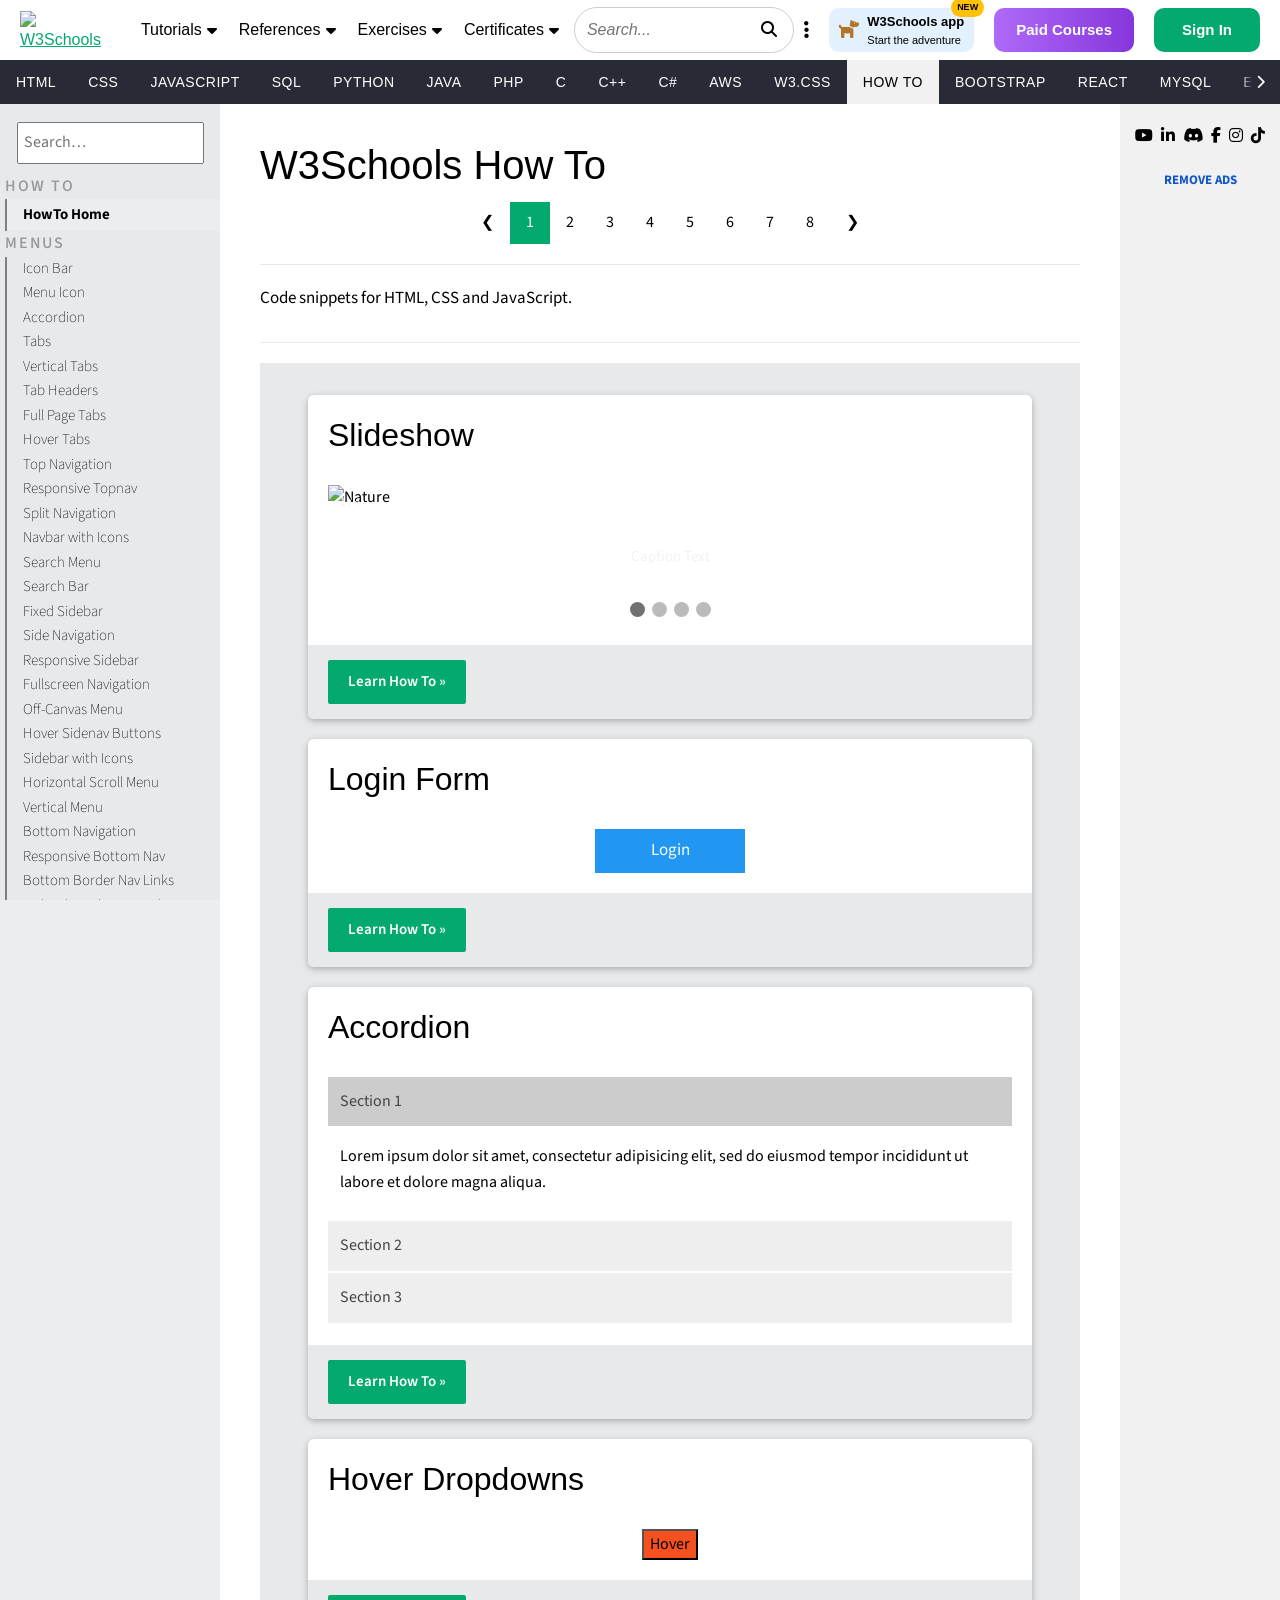
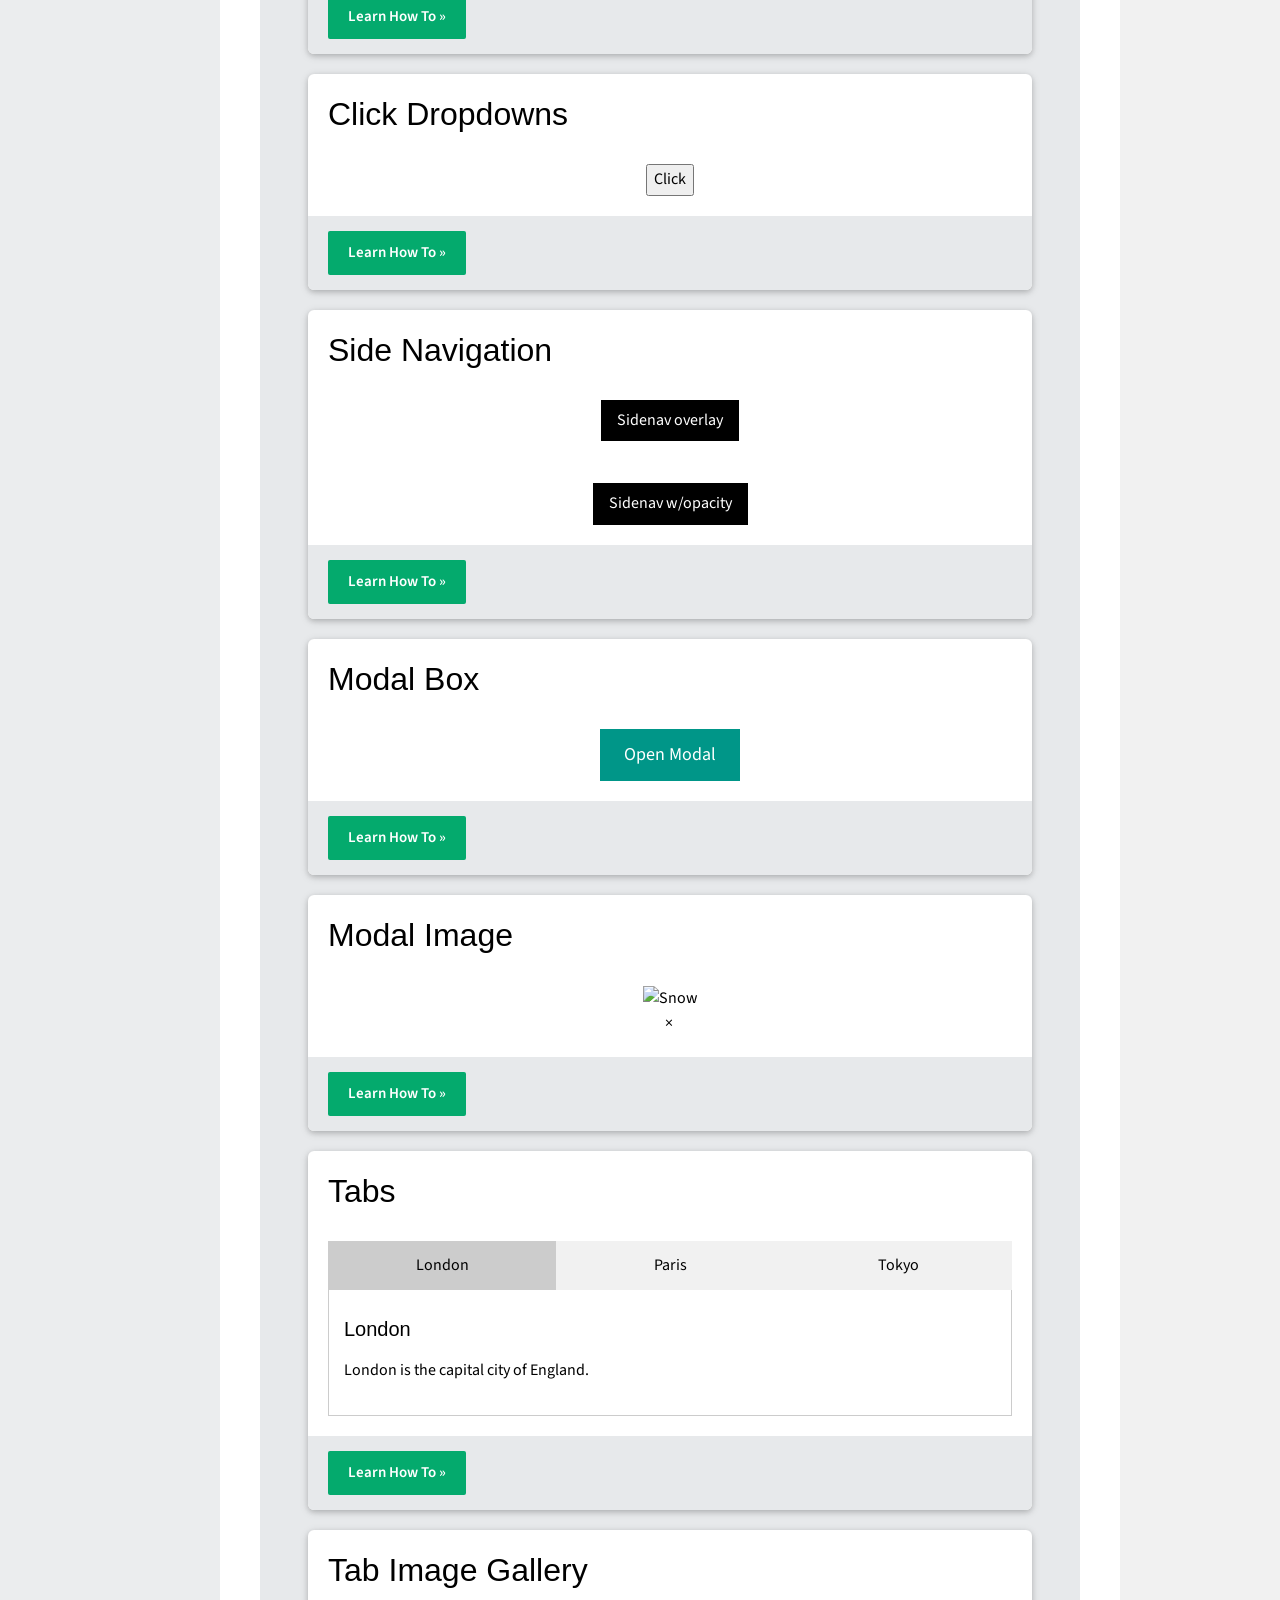
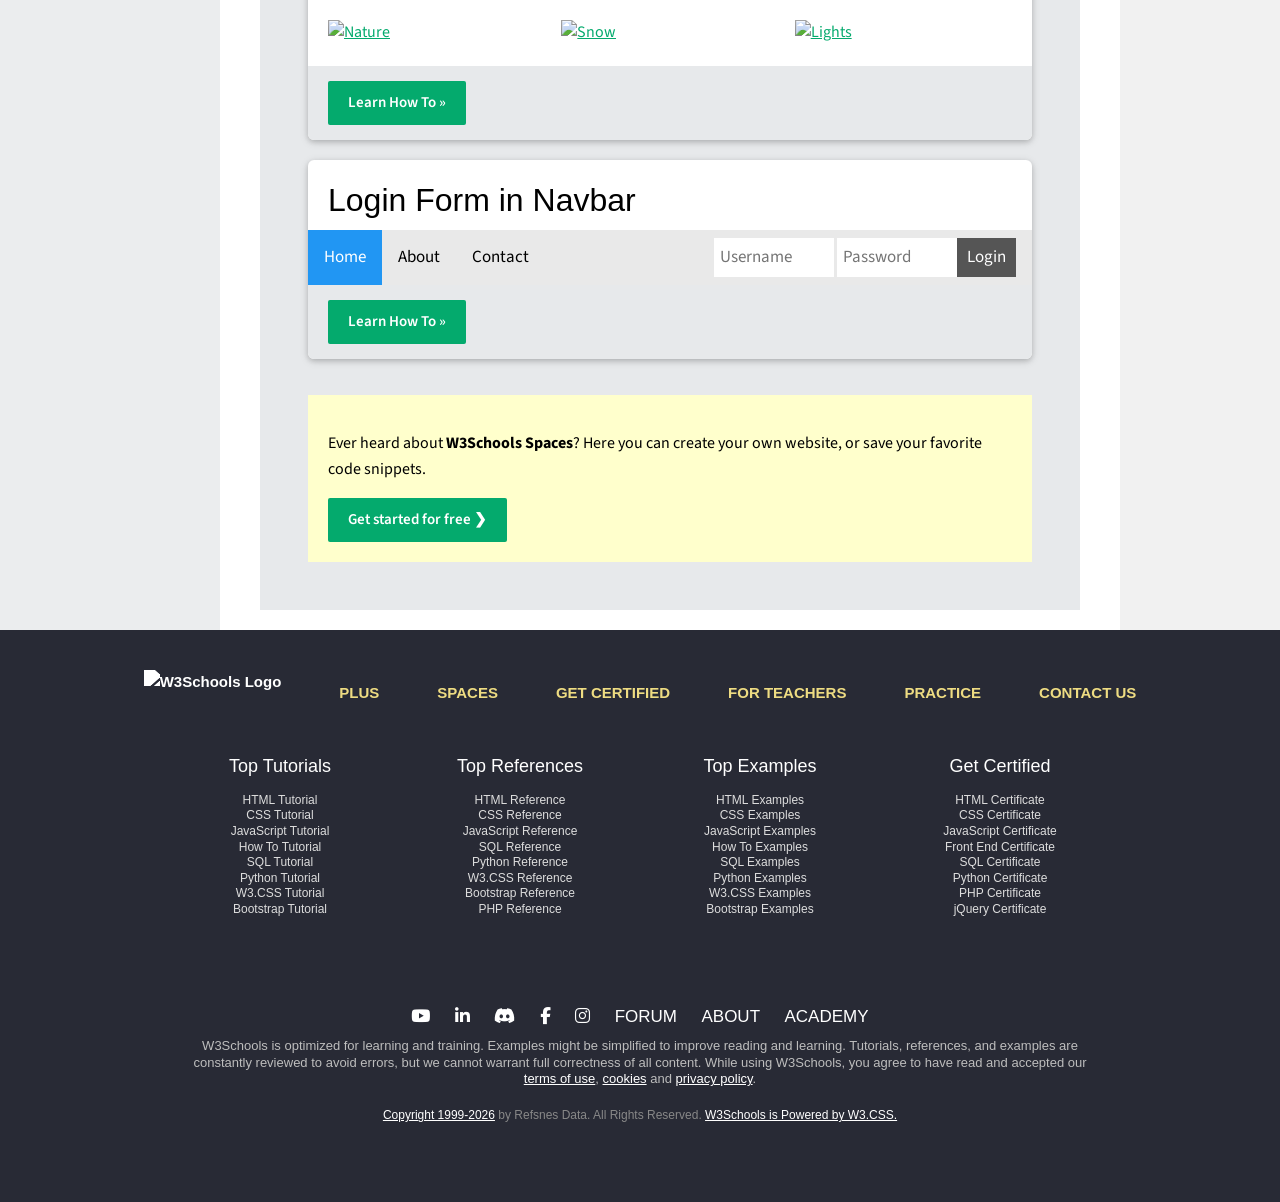
==== commit 18c65b09: "Perbaikan responsive mobile" ====
--- a/index.html
+++ b/index.html
@@ -24,16 +24,17 @@
           <a href="#">References <i class="fa-solid fa-caret-down"></i></a>
           <a href="#">Exercises <i class="fa-solid fa-caret-down"></i></a>
           <a href="#">Certificates <i class="fa-solid fa-caret-down"></i></a>
+          <a href="#"><i class="fas fa-bars"></i></a>
         </nav>
       </div>
       <div class="search-container">
         <input type="text" placeholder="Search..." aria-label="Search tutorials">
-        <button type="button" aria-label="Search"><i class="fa-solid fa-magnifying-glass"></i></button>
+        <button class="search-button" type="button" aria-label="Search"><i class="fa-solid fa-magnifying-glass"></i></button>
       </div>
       <div class="right-actions">
         <button class="theme-btn" aria-label="Menu"><i class="fa-solid fa-ellipsis-vertical"></i></button>
         <a href="#" class="upgrade-link">Upgrade</a>
-        <a href="#" class="app-btn">
+        <a href="#" class="app-btn btn-text">
           <i class="fa-solid fa-dog" style="color:#b2762a; font-size:18px;"></i>
           <div>
             <span class="app-title">W3Schools app</span><br>
@@ -41,8 +42,15 @@
           </div>
           <span class="new-badge">NEW</span>
         </a>
+        <a href="#" class="app-btn btn-icon">
+          <i class="fa-solid fa-dog" style="color:#b2762a; font-size:18px;"></i>
+          <div>
+          </div>
+          <span class="new-badge">NEW</span>
+        </a>
         <a href="#" class="paid-courses-btn">Paid Courses</a>
-        <a href="#" class="sign-in-btn">Sign In</a>
+        <a href="#" class="sign-in-btn btn-text">Sign In</a>
+        <a href="#" class="sign-in-btn btn-icon"><i class="fas fa-user"></i></a>
       </div>
     </div>
     <div class="nav-row-background">
--- a/style.css
+++ b/style.css
@@ -100,6 +100,9 @@
   display: flex;
   gap: 12px;
 }
+.main-nav-links a:nth-child(5) {
+  display: none;
+}
 .main-nav-links a {
   text-decoration: none;
   color: #000;
@@ -213,6 +216,9 @@
   font-size: 15px;
   font-weight: bold;
   white-space: nowrap;
+}
+.btn-icon {
+  display: none;
 }
 .sign-in-btn:hover {
   background: #038c5a;
@@ -895,6 +901,12 @@
   text-decoration: none;
 }
 
+@media screen and (max-width: 1300px) {
+  .upgrade-link {
+    display: none;
+  }
+}
+
 @media screen and (max-width: 1100px) {
   .paid-courses-btn {
     display: none;
@@ -906,18 +918,74 @@
     display: none;
   }
 
-  .sidebar, .right-ads-bar{
+  .sidebar,
+  .right-ads-bar {
     display: none;
   }
 }
 
 @media (max-width: 900px) {
+  .main-nav-links a:nth-child(4) {
+    display: none;
+  }
+
   .footer-container {
     grid-template-columns: 1fr 1fr;
     gap: 40px;
   }
 }
+
+@media screen and (max-width: 850px) {
+  .search-container {
+    padding: 0;
+    border: none;
+  }
+
+  .search-container input {
+    display: none;
+  }
+}
+
+@media (max-width: 700px) {
+  .main-nav-links a:nth-child(1),
+  .main-nav-links a:nth-child(3) {
+    display: none;
+  }
+
+  .main-nav-links a:nth-child(5) {
+    display: block;
+  }
+}
+
 @media (max-width: 600px) {
+  .search-container {
+    width: auto;
+    max-width: 100%;
+    min-width: 0;
+  }
+
+  .brand-row {
+    padding: 0 10px;
+  }
+
+  .right-actions {
+    gap: 8px;
+    min-width: 0;
+  }
+
+  .main-content,
+  .howto-grid {
+    padding: 16px;
+  }
+
+  .btn-text {
+    display: none;
+  }
+
+  .btn-icon {
+    display: block;
+  }
+
   .footer-container {
     grid-template-columns: 1fr;
     padding-left: 25px;
@@ -936,3 +1004,33 @@
     margin: 5px 8px;
   }
 }
+
+@media (max-width: 500px) {
+  .theme-btn {
+    display: none;
+  }
+
+  .app-title,
+  .app-desc {
+    display: none;
+  }
+}
+
+@media (max-width: 430px) {
+  .layout,
+  main,
+  .main-content {
+    width: 100%;
+    max-width: 100%;
+    min-width: 0;
+  }
+
+  .card-title {
+    font-size: 24px !important;
+    padding: 14px !important;
+  }
+
+  .pagination a {
+    padding: 8px;
+  }
+}
